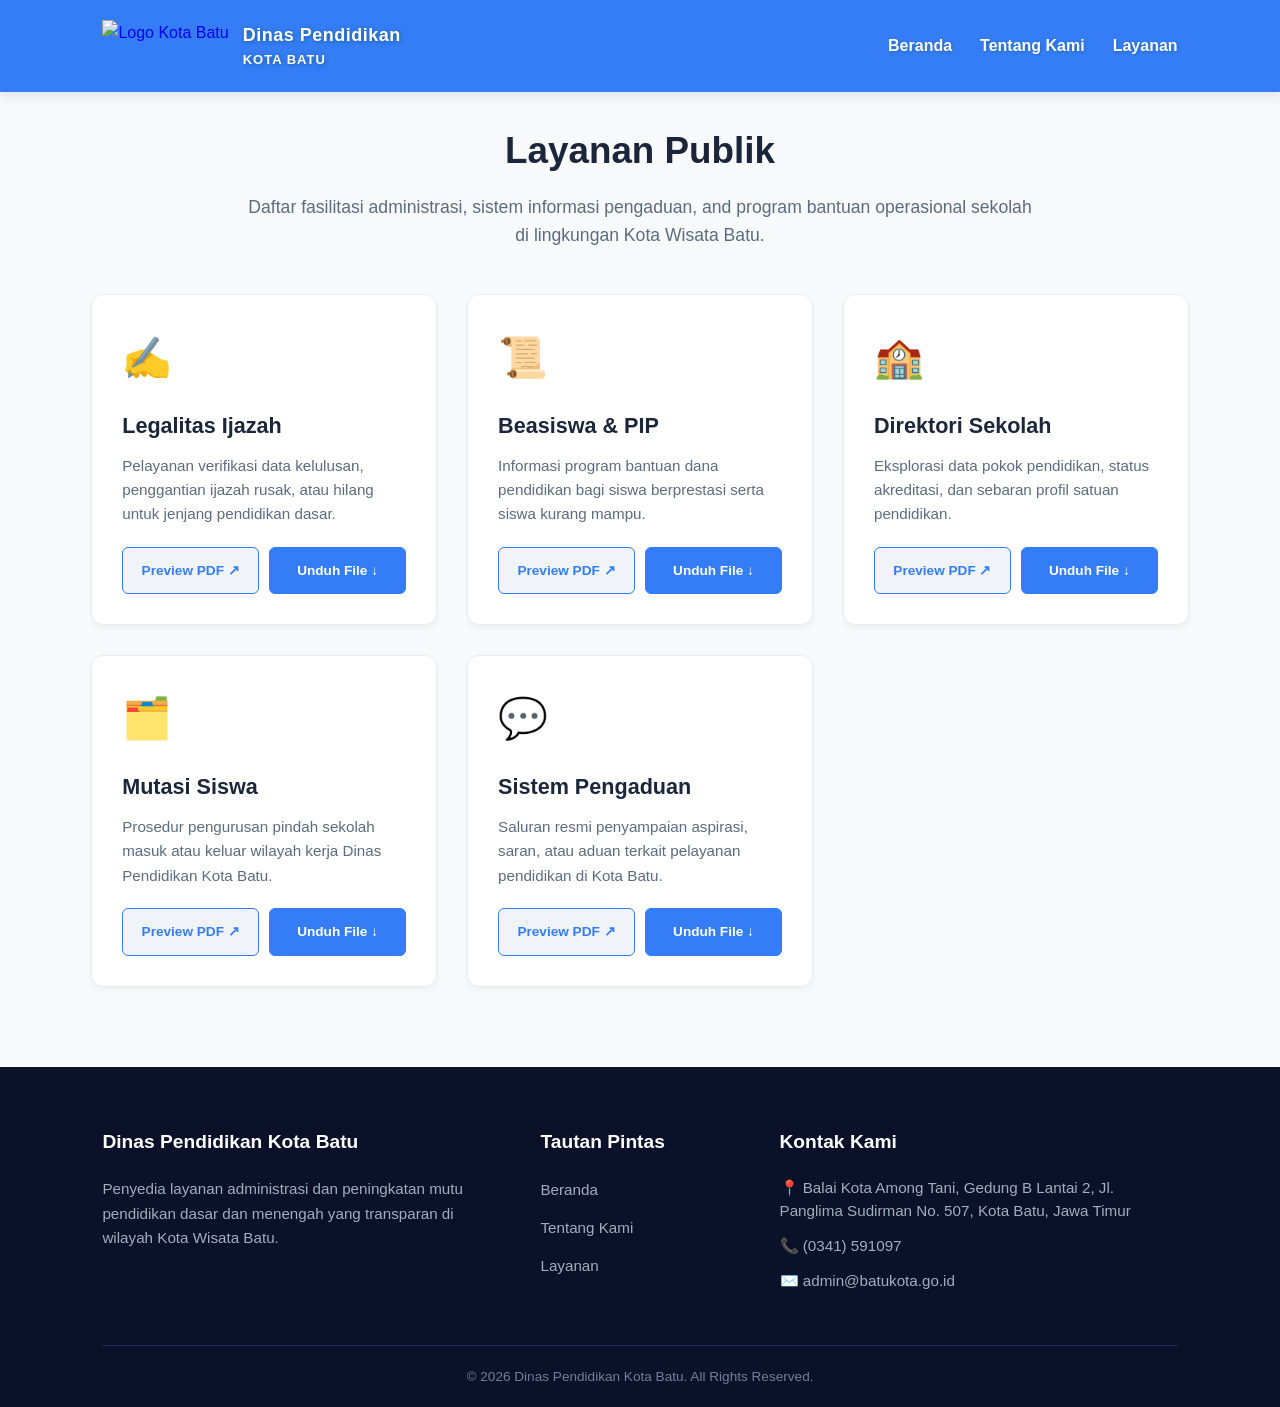
==== layanan.html @ 65d6c479 "Update layanan.html" ====
<!DOCTYPE html>
<html lang="id">
<head>
    <meta charset="UTF-8">
    <meta name="viewport" content="width=device-width, initial-scale=1.0">
    <title>Dindik Kota Batu - Layanan</title>
    <link rel="stylesheet" href="style.css">
    
    <!-- FIX CSS TAMBAHAN: MENYELARASKAN TAMPILAN LACI MOBILE AGAR SAMA SEPERTI INDEX -->
    <style>
        @media (max-width: 992px) {
            /* Membatasi lebar laci navigasi mobile agar tidak menutupi seluruh layar secara transparan */
            header nav {
                position: fixed !important;
                top: 0 !important;
                right: -300px !important;
                left: auto !important;
                width: 240px !important; /* Lebar ringkas sesuai index */
                height: 100vh !important;
                background-color: #347DF7 !important; /* Memastikan latar belakang tidak transparan */
                flex-direction: column !important;
                justify-content: flex-start !important;
                padding: 70px 0 20px 0 !important; /* Memangkas padding atas agar rapat */
                transition: right 0.3s ease-in-out !important;
                box-shadow: -5px 0 15px rgba(0,0,0,0.2) !important;
                display: flex !important;
            }
            /* Menampilkan menu dari sisi kanan saat aktif */
            header nav.active {
                right: 0 !important;
            }
            header nav a {
                margin: 0 !important; 
                display: block !important;
                width: 100% !important;
                text-align: left !important; /* Rata kiri sesuai index */
                padding: 10px 20px !important; /* Jarak baris rapat maksimal */
                border-bottom: 1px solid rgba(255, 255, 255, 0.15) !important; /* Garis pembatas rapi */
                box-sizing: border-box !important;
                transition: background 0.2s ease !important;
                font-size: 0.95rem !important; /* Ukuran huruf proporsional */
            }
            /* Efek visual saat menu ditekan/disentuh */
            header nav a:hover, header nav a.active {
                background-color: rgba(255, 255, 255, 0.1) !important;
            }
            /* Menghilangkan garis bawah pada item menu terakhir */
            header nav a:last-child {
                border-bottom: none !important;
            }
        }
    </style>
</head>
<body>

    <!-- BAGIAN NAVIGATION HEADER -->
    <header>
        <div class="logo">
            <a href="index.html">
                <img src="kotabatu.png" alt="Logo Kota Batu">
                <div class="logo-title">
                    <span class="text-top">Dinas Pendidikan</span>
                    <span class="text-bottom">Kota Batu</span>
                </div>
            </a>
        </div>
        
        <!-- TOMBOL HAMBURGER MOBILE -->
        <div class="menu-toggle" id="mobile-menu">
            <span class="bar"></span>
            <span class="bar"></span>
            <span class="bar"></span>
        </div>
        
        <!-- Bagian Menu Navigasi -->
        <nav>
            <a href="index.html">Beranda</a>
            <a href="tentang.html">Tentang Kami</a>
            <a href="layanan.html" class="active">Layanan</a>
        </nav>
    </header>

    <!-- KONTEN UTAMA (GAYA INLINE SUDAH DIHAPUS TOTAL AGAR MENGIKUTI CSS) -->
    <main class="services-page">
        <div class="services-container">
            
            <!-- HEADER HALAMAN -->
            <div class="services-page-header">
                <h2>Layanan Publik</h2>
                <p>Daftar fasilitasi administrasi, sistem informasi pengaduan, and program bantuan operasional sekolah di lingkungan Kota Wisata Batu.</p>
            </div>

            <!-- KONTEN AREA GRID LAYANAN -->
            <div class="services-page-grid">

                <!-- KARTU 1: Legalisir Ijazah -->
                <div class="service-page-card" id="legalisir">
                    <div class="card-text-content">
                        <div class="service-icon">✍️</div>
                        <h3>Legalitas Ijazah</h3>
                        <p>Pelayanan verifikasi data kelulusan, penggantian ijazah rusak, atau hilang untuk jenjang pendidikan dasar.</p>
                    </div>
                    <div class="action-buttons">
                        <a href="legalisir.pdf" target="_blank" class="btn-preview">Preview PDF ↗</a>
                        <a href="legalisir.pdf" download="Panduan_Legalisir_DindikBatu.pdf" class="btn-download">Unduh File ↓</a>
                    </div>
                </div>

                <!-- KARTU 2: Beasiswa & PIP -->
                <div class="service-page-card" id="beasiswa-pip">
                    <div class="card-text-content">
                        <div class="service-icon">📜</div>
                        <h3>Beasiswa & PIP</h3>
                        <p>Informasi program bantuan dana pendidikan bagi siswa berprestasi serta siswa kurang mampu.</p>
                    </div>
                    <div class="action-buttons">
                        <a href="aturankominfo.pdf" target="_blank" class="btn-preview">Preview PDF ↗</a>
                        <a href="aturankominfo.pdf" download="Panduan_Beasiswa_PIP_DindikBatu.pdf" class="btn-download">Unduh File ↓</a>
                    </div>
                </div>
                <!-- KARTU 3: Direktori Sekolah -->
                <div class="service-page-card" id="direktori-sekolah">
                    <div class="card-text-content">
                        <div class="service-icon">🏫</div>
                        <h3>Direktori Sekolah</h3>
                        <p>Eksplorasi data pokok pendidikan, status akreditasi, dan sebaran profil satuan pendidikan.</p>
                    </div>
                    <div class="action-buttons">
                        <a href="dokumen/direktori-sekolah.pdf" target="_blank" class="btn-preview">Preview PDF ↗</a>
                        <a href="dokumen/direktori-sekolah.pdf" download="Direktori_Sekolah_DindikBatu.pdf" class="btn-download">Unduh File ↓</a>
                    </div>
                </div>

                <!-- KARTU 4: Mutasi Siswa -->
                <div class="service-page-card" id="mutasi">
                    <div class="card-text-content">
                        <div class="service-icon">🗂️</div>
                        <h3>Mutasi Siswa</h3>
                        <p>Prosedur pengurusan pindah sekolah masuk atau keluar wilayah kerja Dinas Pendidikan Kota Batu.</p>
                    </div>
                    <div class="action-buttons">
                        <a href="dokumen/panduan-mutasi.pdf" target="_blank" class="btn-preview">Preview PDF ↗</a>
                        <a href="dokumen/panduan-mutasi.pdf" download="Panduan_Mutasi_Siswa_DindikBatu.pdf" class="btn-download">Unduh File ↓</a>
                    </div>
                </div>

                <!-- KARTU 5: Sistem Pengaduan -->
                <div class="service-page-card" id="pengaduan">
                    <div class="card-text-content">
                        <div class="service-icon">💬</div>
                        <h3>Sistem Pengaduan</h3>
                        <p>Saluran resmi penyampaian aspirasi, saran, atau aduan terkait pelayanan pendidikan di Kota Batu.</p>
                    </div>
                    <div class="action-buttons">
                        <a href="dokumen/alur-pengaduan.pdf" target="_blank" class="btn-preview">Preview PDF ↗</a>
                        <a href="dokumen/alur-pengaduan.pdf" download="Alur_Pengaduan_DindikBatu.pdf" class="btn-download">Unduh File ↓</a>
                    </div>
                </div>

            </div>
        </div>
    </main>

    <!-- BAGIAN FOOTER -->
    <footer>
        <div class="footer-container">
            <div class="footer-info">
                <h3>Dinas Pendidikan Kota Batu</h3>
                <p>Penyedia layanan administrasi dan peningkatan mutu pendidikan dasar dan menengah yang transparan di wilayah Kota Wisata Batu.</p>
            </div>
            <div class="footer-links">
                <h3>Tautan Pintas</h3>
                <ul>
                    <li><a href="index.html">Beranda</a></li>
                    <li><a href="tentang.html">Tentang Kami</a></li>
                    <li><a href="layanan.html">Layanan</a></li>
                </ul>
            </div>
            <div class="footer-contact">
                <h3>Kontak Kami</h3>
                <p>📍 Balai Kota Among Tani, Gedung B Lantai 2, Jl. Panglima Sudirman No. 507, Kota Batu, Jawa Timur</p>
                <p>📞 (0341) 591097</p>
                <p>✉️ admin@batukota.go.id</p>
            </div>
        </div>
        <div class="footer-bottom">
            <p>&copy; 2026 Dinas Pendidikan Kota Batu. All Rights Reserved.</p>
        </div>
    </footer>

    <!-- TAUTAN PEMANGGIL FILE JAVASCRIPT EKSTERNAL YANG BARU -->
    <script src="script.js"></script>
</body>
</html>
---- style.css ----
/* ==========================================================================
   1. VARIABLES, RESET & BASIC STYLES
   ========================================================================== */
:root {
    /* Tema Warna Utama (Biru Cerah) */
    --primary-color: #347DF7;       
    --primary-hover: #1a64df;      
    --primary-light: #6ba2ff;      
    --accent-color: #ffcc00;       
    --accent-hover: #e6b800;       
    
    /* Warna Dasar & Teks */
    --bg-light: #f4f7f9;
    --bg-white: #ffffff;
    --text-dark: #1b263b;          
    --text-muted: #5c6b80;         
    --text-light: #ffffff;
    
    /* Tema Gelap (Footer & Overlay) */
    --bg-dark: #0a1128;            
    --border-dark: #1c2d5a;        
    
    /* Efek & Bayangan */
    --shadow-sm: 0 4px 6px -1px rgba(10, 30, 80, 0.05);
    --shadow-md: 0 4px 12px rgba(10, 30, 80, 0.15);
    --shadow-lg: 0 12px 30px rgba(52, 125, 247, 0.15);
    --transition-fast: all 0.3s ease;
}

* {
    box-sizing: border-box;
    margin: 0;
    padding: 0;
}

html {
    scroll-behavior: smooth;
}

body {
    font-family: 'Segoe UI', Tahoma, Geneva, Verdana, sans-serif;
    background-color: var(--bg-light);
    color: var(--text-dark);
    line-height: 1.6;
    width: 100%;
    overflow-x: hidden;
    padding-top: 92px; 
}

img {
    max-width: 100%;
    height: auto;
}

/* ==========================================================================
   2. DROPDOWN SUB-MENU SYSTEM
   ========================================================================== */
.dropdown-content {
    display: none;
    position: absolute;
    background-color: #212529; 
    min-width: 160px;
    box-shadow: 0px 8px 16px rgba(0,0,0,0.2);
    border-radius: 4px;
    z-index: 1001;
    top: 100%;
    left: 0;
}

.dropdown-content a {
    color: #ffffff !important;
    padding: 12px 16px;
    text-decoration: none;
    display: block;
    font-size: 0.9rem;
    text-align: left;
}

.dropdown-content a:hover {
    background-color: var(--primary-color);
}

.dropdown:hover .dropdown-content {
    display: block;
}

/* ==========================================================================
   3. HEADER & NAVIGATION
   ========================================================================== */
header {
    background-color: #347DF7; 
    display: flex;
    justify-content: space-between;
    align-items: center;
    padding: 20px 8%;
    position: fixed; 
    top: 0;
    left: 0;
    width: 100%;
    z-index: 99999 !important; 
    box-shadow: 0 4px 12px rgba(10, 30, 80, 0.1); 
    transition: background-color 0.3s ease, padding 0.3s ease, box-shadow 0.3s ease;
}

header.header-scrolled {
    background-color: rgba(52, 125, 247, 0.9) !important; 
    backdrop-filter: blur(8px); 
    -webkit-backdrop-filter: blur(8px);
    padding: 14px 8%; 
    box-shadow: 0 4px 12px rgba(10, 30, 80, 0.15); 
}

.logo a {
    display: flex;
    align-items: center;
    text-decoration: none;
}

.logo img {
    height: 52px;
    width: auto;
    margin-right: 14px;
    object-fit: contain;
}

.logo-title {
    display: flex;
    flex-direction: column;
}

.text-top, .text-bottom {
    color: var(--text-light);
    font-weight: 700;
    text-shadow: 1px 1px 4px rgba(10, 60, 20, 0.4);
}

.text-top { font-size: clamp(15px, calc(1.2vw + 10px), 18px); letter-spacing: 0.5px; }
.text-bottom { font-size: clamp(11px, calc(0.8vw + 8px), 13px); text-transform: uppercase; letter-spacing: 1px; }

nav { display: flex; align-items: center; }
nav a {
    text-decoration: none;
    color: var(--text-light);
    font-size: clamp(14px, calc(1vw + 10px), 16px);
    font-weight: 600;
    margin-left: 28px;
    padding: 6px 0;
    position: relative;
    transition: var(--transition-fast);
    text-shadow: 1px 1px 3px rgba(10, 60, 20, 0.3);
}

nav a::after {
    content: '';
    position: absolute;
    width: 0;
    height: 2.5px;
    bottom: 0;
    left: 0;
    background-color: var(--text-light);
    transition: var(--transition-fast);
}

nav a:hover { opacity: 0.9; }
nav a:hover::after { width: 100%; }

.menu-toggle {
    display: none;
    flex-direction: column;
    justify-content: space-between;
    width: 30px;
    height: 21px;
    cursor: pointer;
    z-index: 100000;
}

.menu-toggle .bar {
    height: 3px;
    width: 100%;
    background-color: var(--text-light);
    border-radius: 10px;
    transition: all 0.3s ease-in-out;
}
/* ==========================================================================
   4. HERO SECTION WITH SLIDER
   ========================================================================== */
.hero-section {
    position: relative;
    height: 80vh;
    min-height: 500px;
    overflow: hidden;
    display: flex;
    align-items: center;
    justify-content: center;
    text-align: center;
    color: var(--text-light);
}

.hero-slider { 
    position: absolute; 
    top: 0; 
    left: 0; 
    width: 100%; 
    height: 100%; 
    z-index: 0; 
}

.hero-slider .slide {
    position: absolute;
    top: 0; 
    left: 0; 
    width: 100%; 
    height: 100%;
    background-size: cover;
    background-position: center;
    background-repeat: no-repeat;
    opacity: 0;
    transition: opacity 1.5s ease-in-out;
}

.hero-slider .slide.active { 
    opacity: 1; 
}

.hero-overlay {
    position: absolute; 
    top: 0; 
    left: 0; 
    width: 100%; 
    height: 100%;
    background: linear-gradient(rgba(10, 17, 40, 0.75), rgba(15, 23, 42, 0.85));
    z-index: 1;
}

.hero-content { 
    position: relative; 
    z-index: 2; 
    max-width: 800px; 
    padding: 0 20px; 
}

.hero-content h1 { 
    font-size: clamp(1.8rem, calc(4vw + 1rem), 3rem); 
    font-weight: 800; 
    line-height: 1.3; 
    margin-bottom: 20px; 
    text-shadow: 0 2px 10px rgba(0,0,0,0.5); 
}

.hero-content .highlight { 
    color: var(--accent-color); 
}

.hero-content p { 
    font-size: clamp(1rem, calc(1.5vw + 0.5rem), 1.25rem); 
    margin-bottom: 35px; 
    opacity: 0.95; 
    text-shadow: 0 2px 5px rgba(0,0,0,0.5); 
}

.hero-buttons { 
    display: flex; 
    justify-content: center; 
    gap: 15px; 
    flex-wrap: wrap; 
}

.btn {
    padding: 12px 28px;
    font-weight: 600;
    border-radius: 5px;
    transition: var(--transition-fast);
    font-size: 1rem;
    cursor: pointer;
    text-decoration: none;
    display: inline-block;
    background-color: transparent;
    color: var(--text-light);
    border: 2px solid var(--text-light);
}

.btn:hover { 
    background-color: var(--text-light); 
    color: var(--bg-dark); 
    transform: translateY(-2px); 
}

.slider-btn {
    position: absolute; 
    top: 50%; 
    transform: translateY(-50%);
    background-color: rgba(0, 0, 0, 0.4); 
    color: var(--text-light);
    border: none; 
    font-size: 1.5rem; 
    padding: 15px 20px;
    cursor: pointer; 
    z-index: 3; 
    border-radius: 4px; 
    transition: var(--transition-fast);
}

.slider-btn:hover { 
    background-color: rgba(0, 0, 0, 0.7); 
}

.prev-btn { left: 20px; }
.next-btn { right: 20px; }

.slider-dots { 
    position: absolute; 
    bottom: 25px; 
    left: 50%; 
    transform: translateX(-50%); 
    z-index: 3; 
    display: flex; 
    gap: 10px; 
}

.slider-dots .dot { 
    width: 12px; 
    height: 12px; 
    background-color: rgba(255, 255, 255, 0.4); 
    border-radius: 50%; 
    cursor: pointer; 
    transition: var(--transition-fast); 
}

.slider-dots .dot.active { 
    background-color: var(--accent-color); 
    width: 28px; 
    border-radius: 6px; 
}

/* ==========================================================================
   5. GRID LAYOUT (BERANDA: PROFIL, LAYANAN, BERITA)
   ========================================================================= */
.services-section { 
    padding: 80px 8%; 
}

#profil { background-color: var(--bg-white); }
#layanan { background-color: var(--bg-light); }
#berita { background-color: var(--bg-white); }

.services-container { 
    max-width: 1200px; 
    margin: 0 auto; 
}

.services-header { 
    margin-bottom: 45px; 
    text-align: left;
}

.services-header h2 { 
    font-size: 2.2rem; 
    font-weight: 700; 
    color: var(--text-dark); 
    position: relative; 
    padding-bottom: 12px; 
}

.services-header h2::after {
    content: '';
    position: absolute;
    bottom: 0;
    left: 0;
    width: 60px;
    height: 4px;
    background-color: var(--primary-color);
    border-radius: 2px;
}

.services-grid {
    display: grid;
    grid-template-columns: repeat(auto-fit, minmax(300px, 1fr));
    gap: 30px;
}

.service-card-wrapper {
    text-decoration: none;
    color: inherit;
    display: block;
}

.service-card {
    background-color: var(--bg-white);
    padding: 35px;
    border-radius: 8px;
    border: 1px solid #e9ecef;
    box-shadow: var(--shadow-sm);
    transition: var(--transition-fast);
    height: 100%;
    display: flex;
    flex-direction: column;
}

#layanan .service-card {
    background-color: var(--bg-white); 
}

.service-card:hover {
    transform: translateY(-5px);
    box-shadow: var(--shadow-md);
    border-color: var(--primary-light);
}

.service-icon {
    font-size: 2.5rem;
    margin-bottom: 20px;
}

.service-card h3 {
    font-size: 1.35rem;
    color: var(--text-dark);
    margin-bottom: 12px;
    font-weight: 700;
}

.service-card p {
    color: var(--text-muted);
    font-size: 0.95rem;
    line-height: 1.6;
}

.section-action {
    display: flex;
    justify-content: center;
    margin-top: 40px;
    width: 100%;
}

.btn-more {
    display: inline-block;
    padding: 12px 28px;
    background-color: var(--primary-color);
    color: var(--text-light);
    text-decoration: none;
    font-weight: 600;
    font-size: 0.95rem;
    border-radius: 30px;
    box-shadow: 0 4px 6px rgba(10, 30, 80, 0.1);
    transition: var(--transition-fast);
}

.btn-more:hover {
    background-color: var(--primary-hover);
    transform: translateY(-2px);
    box-shadow: var(--shadow-md);
}
/* ==========================================================================
   6. MODUL HALAMAN TENTANG KAMI & LAYANAN (PERBAIKAN SINKRONISASI JARAK)
   ========================================================================= */
.about-page, .services-page {
    padding-top: 30px;         /* Mengunci jarak atas 30px untuk kedua halaman agar sama tinggi */
    padding-bottom: 80px;
    background-color: #f8f9fa;
}

.about-container, .services-page .services-container {
    max-width: 1200px;
    margin: 0 auto;
    padding: 0 4%;             /* Lebar batas kanan-kiri disamakan 4% agar sejajar presisi */
}

.about-header, .services-page-header {
    text-align: center;
    margin-bottom: 45px;       
}

.about-header h2, .services-page-header h2 {
    font-size: 2.3rem;
    margin-bottom: 12px;       
    color: var(--text-dark);
    font-weight: 700;
}

.about-header p, .services-page-header p {
    color: var(--text-muted);
    font-size: 1.1rem;
    max-width: 800px;
    margin: 0 auto;
    line-height: 1.6;
}

/* Modul Visi Misi & Tupoksi Tentang Kami */
.vision-mission-grid {
    display: grid;
    grid-template-columns: repeat(auto-fit, minmax(300px, 1fr));
    gap: 30px;
    margin-bottom: 40px;
}

.vision-card, .mission-card, .tugas-pokok, .structure-section {
    background-color: var(--bg-white);
    padding: 35px;
    border-radius: 8px;
    border: 1px solid #e9ecef;
    box-shadow: var(--shadow-sm);
}

.vision-card { border-top: 4px solid #0d6efd; }
.mission-card { border-top: 4px solid #ffc107; }
.tugas-pokok { border-left: 4px solid #212529; margin-bottom: 40px; }

.vision-mission-grid h3, .tugas-pokok h3, .structure-section h3 {
    margin-bottom: 15px;
    font-size: 1.4rem;
    color: var(--text-dark);
}

.vision-card p, .tugas-pokok p, .structure-intro { color: #495057; line-height: 1.7; }
.mission-card ul { color: #495057; padding-left: 20px; line-height: 1.7; }
.mission-card ul li { margin-bottom: 10px; }

.structure-section { border-top: 4px solid #198754; }
.structure-intro { margin-bottom: 30px; }

.org-chart-text { display: flex; flex-direction: column; align-items: center; gap: 20px; }
.org-node { background-color: #f8f9fa; border: 1px solid #dee2e6; border-radius: 6px; padding: 15px 25px; text-align: center; width: 100%; max-width: 400px; transition: var(--transition-fast); }
.org-node:hover { transform: scale(1.02); box-shadow: var(--shadow-md); }
.org-node h4 { margin: 0 0 5px 0; color: var(--text-dark); font-size: 1.1rem; }
.org-node p { margin: 0; color: var(--text-muted); font-size: 0.85rem; }
.org-node.leader { border-left: 5px solid #0d6efd; background-color: #f0f7ff; }
.org-node.sub-leader { border-left: 5px solid #6c757d; }

.org-fields-grid { display: grid; grid-template-columns: repeat(auto-fit, minmax(220px, 1fr)); gap: 20px; width: 100%; margin-top: 10px; }
.org-fields-grid .org-node.field { max-width: 100%; border-top: 3px solid #198754; }

/* Struktur Grid Konten Utama Halaman Layanan */
.services-page-grid {
    display: grid;
    grid-template-columns: repeat(auto-fit, minmax(300px, 1fr));
    gap: 30px;
}
/* ==========================================================================
   7. MODUL HALAMAN LAYANAN - SISTEM KARTU & TOMBOL AKSI
   ========================================================================= */
.service-page-card {
    background: var(--bg-white);
    padding: 30px;
    border-radius: 12px;
    box-shadow: var(--shadow-sm);
    display: flex;
    flex-direction: column;
    justify-content: space-between;
    min-height: 320px;
    transition: var(--transition-fast);
    border: 1px solid #e9ecef;
    scroll-margin-top: 110px; 
}

.service-page-card:hover {
    transform: translateY(-5px);
    box-shadow: var(--shadow-md);
    border-color: var(--primary-light);
}

.card-text-content { margin-bottom: 20px; }
.card-text-content h3 { font-size: 1.35rem; color: var(--text-dark); margin-bottom: 10px; font-weight: 700; }
.card-text-content p { color: var(--text-muted); font-size: 0.95rem; line-height: 1.6; }

.action-buttons { display: grid; grid-template-columns: 1fr 1fr; gap: 10px; margin-top: auto; }
.btn-preview, .btn-download { display: inline-block; text-align: center; text-decoration: none !important; padding: 12px 10px; border-radius: 6px; font-weight: 600; font-size: 0.85rem; transition: var(--transition-fast); cursor: pointer; }
.btn-preview { background-color: #f0f4f8; color: var(--primary-color); border: 1px solid var(--primary-color); }
.btn-preview:hover { background-color: var(--primary-color); color: var(--text-light); }
.btn-download { background-color: var(--primary-color); color: var(--text-light); border: 1px solid var(--primary-color); }
.btn-download:hover { background-color: var(--primary-hover); border-color: var(--primary-hover); transform: translateY(-1px); }

/* ==========================================================================
   8. FOOTER STYLING
   ========================================================================= */
footer {
    background-color: var(--bg-dark);
    color: var(--text-light);
    padding: 60px 8% 20px 8%;
    margin-top: auto;
}

.footer-container {
    max-width: 1200px;
    margin: 0 auto;
    display: grid;
    grid-template-columns: 2fr 1fr 2fr;
    gap: 40px;
    border-bottom: 1px solid var(--border-dark);
    padding-bottom: 40px;
}

footer h3 { font-size: 1.2rem; margin-bottom: 20px; color: var(--text-light); font-weight: 700; }
.footer-info p { color: #a0aec0; font-size: 0.95rem; line-height: 1.6; }
.footer-links ul { list-style: none; }
.footer-links ul li { margin-bottom: 12px; }
.footer-links ul li a { color: #a0aec0; text-decoration: none; font-size: 0.95rem; transition: var(--transition-fast); }
.footer-links ul li a:hover { color: var(--primary-light); padding-left: 5px; }
.footer-contact p { color: #a0aec0; font-size: 0.95rem; margin-bottom: 12px; line-height: 1.5; }
.footer-bottom { max-width: 1200px; margin: 0 auto; text-align: center; padding-top: 20px; color: #718096; font-size: 0.85rem; }

/* ==========================================================================
   9. RESPONSIVENESS SYSTEM & MOBILE HAMBURGER FIX
   ========================================================================= */
@media (max-width: 992px) {
    .footer-container { grid-template-columns: 1fr; gap: 30px; }
}

@media (max-width: 768px) {
    body { padding-top: 80px; }
    
    .menu-toggle { display: flex; }
    .menu-toggle.active .bar:nth-child(1) { transform: translateY(9px) rotate(45deg); }
    .menu-toggle.active .bar:nth-child(2) { opacity: 0; }
    .menu-toggle.active .bar:nth-child(3) { transform: translateY(-9px) rotate(-45deg); }

    header nav {
        position: fixed;
        top: 80px;
        right: -100%;
        width: 70%;
        height: calc(100vh - 80px);
        background-color: #2b6cd4;
        flex-direction: column;
        align-items: flex-start;
        padding: 40px;
        gap: 25px;
        transition: right 0.4s ease-in-out;
        box-shadow: -4px 0 10px rgba(0,0,0,0.1);
        z-index: 99998;
    }

    header nav.active { right: 0; }
    header nav a { margin-left: 0; font-size: 1.2rem; width: 100%; border-bottom: 1px solid rgba(255,255,255,0.1); padding-bottom: 10px; }
    
    /* Jarak atas di layar seluler otomatis mengecil sama rata */
    .about-page, .services-page { padding-top: 20px !important; }
    .about-header h2, .services-page-header h2 { font-size: 1.8rem; }
    .vision-card, .mission-card, .tugas-pokok, .structure-section, .service-page-card { padding: 25px; }
    .services-section { padding: 50px 5%; }
    .services-page-grid { grid-template-columns: 1fr; gap: 20px; }
    .service-page-card { min-height: auto; }
}
/* ==========================================================================
   TAMBAHAN FIX UTK MENU RESPONSIVE (TEMPEL DI PALING BAWAH CSS)
   ========================================================================== */

/* Lapisan transparan pengaman klik di luar menu */
.nav-overlay {
    position: fixed;
    top: 0;
    left: 0;
    width: 100vw;
    height: 100vh;
    background-color: rgba(0, 0, 0, 0.4); /* Efek gelap tipis di luar menu */
    z-index: 998; /* Berada di bawah menu, tapi di atas konten utama */
    opacity: 0;
    pointer-events: none;
    transition: opacity 0.3s ease-in-out;
}

/* Munculkan overlay hanya ketika menu mobile aktif */
.nav-overlay.active {
    opacity: 1;
    pointer-events: auto;
}

@media (max-width: 992px) {
    header {
        z-index: 1000 !important;
    }

    /* PERBAIKAN UKURAN NAV: Batasi lebar menu agar tidak memenuhi layar 100% */
    header nav {
        position: fixed !important;
        top: 0 !important;
        right: -300px !important; /* Sembunyikan ke kanan luar layar */
        left: auto !important;
        width: 280px !important; /* Lebar menu mobile dibuat proporsional */
        height: 100vh !important;
        background-color: var(--primary-color) !important;
        flex-direction: column;
        justify-content: flex-start !important;
        padding: 90px 20px 40px 20px !important;
        transition: right 0.3s ease-in-out !important;
        z-index: 999 !important; /* Berada di paling atas */
        box-shadow: -5px 0 15px rgba(0,0,0,0.1);
    }

    /* Animasi menu bergeser masuk dari kanan */
    header nav.active {
        right: 0 !important;
        left: auto !important;
    }
}
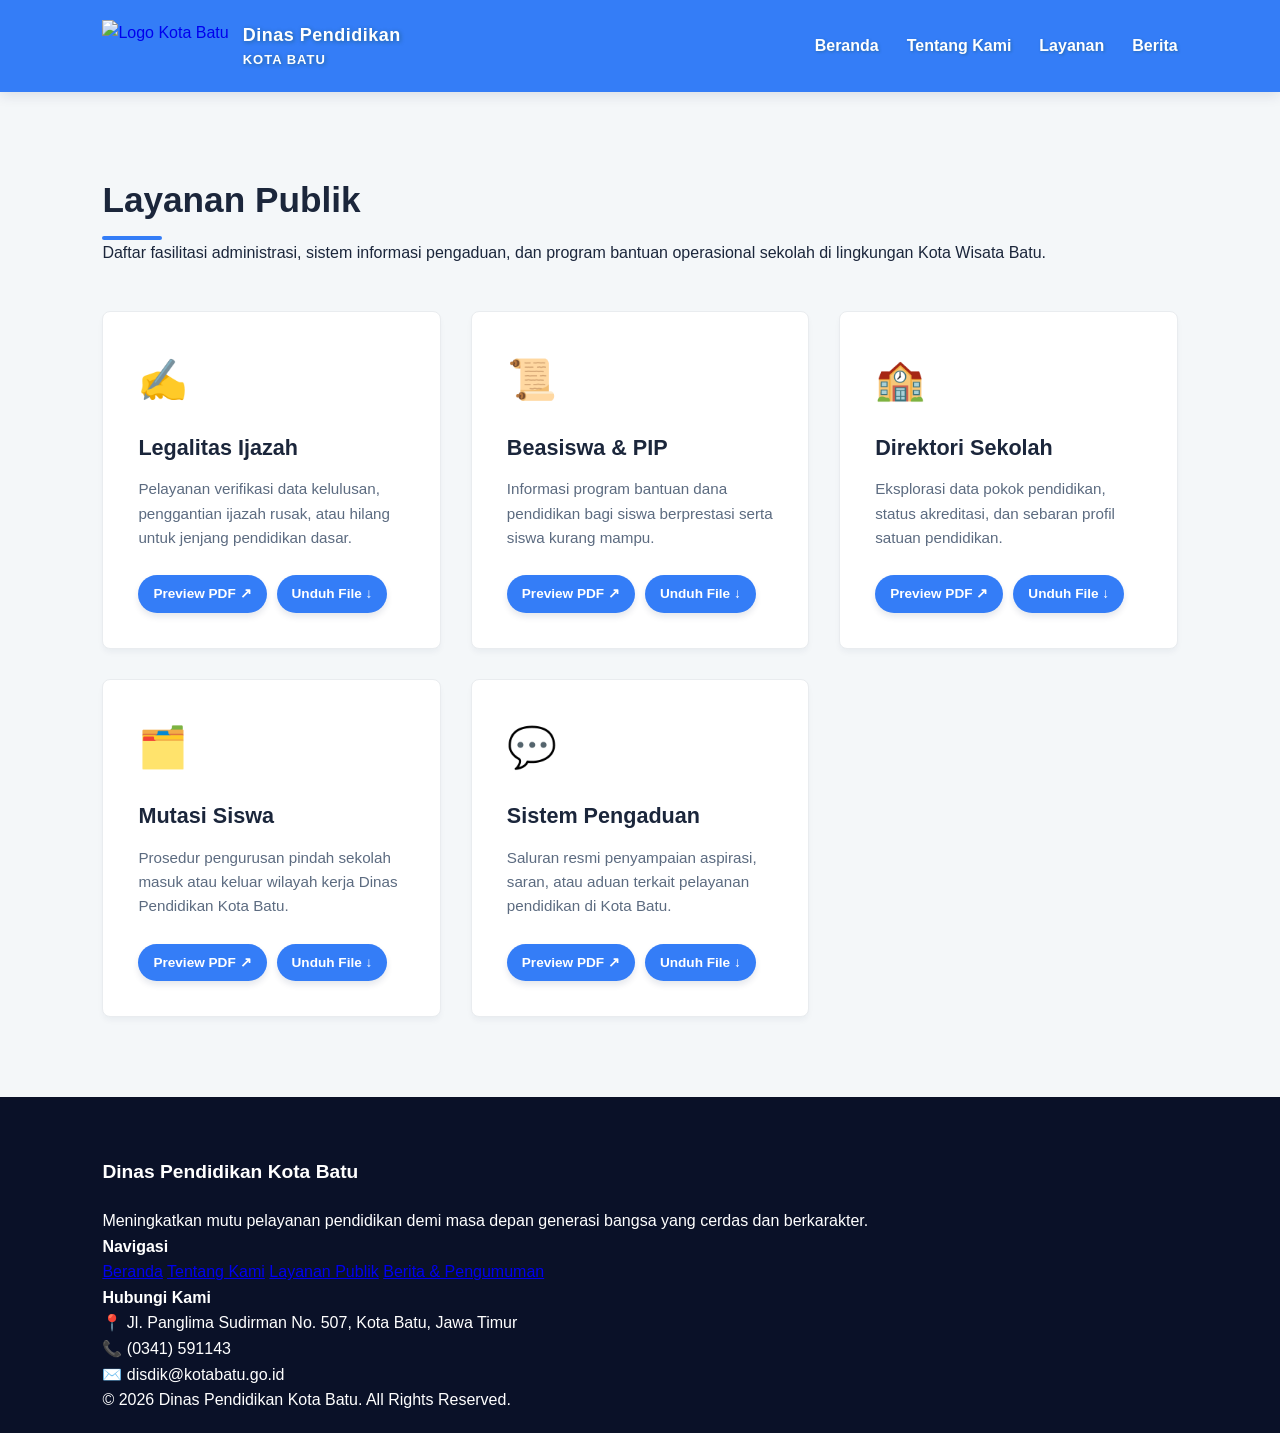
==== commit 4094b510: "Update layanan.html" ====
--- a/layanan.html
+++ b/layanan.html
@@ -4,56 +4,11 @@
     <meta charset="UTF-8">
     <meta name="viewport" content="width=device-width, initial-scale=1.0">
     <title>Dindik Kota Batu - Layanan</title>
+    <link class="stylesheet" href="style.css">
     <link rel="stylesheet" href="style.css">
-    
-    <!-- FIX CSS TAMBAHAN: MENYELARASKAN TAMPILAN LACI MOBILE AGAR SAMA SEPERTI INDEX -->
-    <style>
-        @media (max-width: 992px) {
-            /* Membatasi lebar laci navigasi mobile agar tidak menutupi seluruh layar secara transparan */
-            header nav {
-                position: fixed !important;
-                top: 0 !important;
-                right: -300px !important;
-                left: auto !important;
-                width: 240px !important; /* Lebar ringkas sesuai index */
-                height: 100vh !important;
-                background-color: #347DF7 !important; /* Memastikan latar belakang tidak transparan */
-                flex-direction: column !important;
-                justify-content: flex-start !important;
-                padding: 70px 0 20px 0 !important; /* Memangkas padding atas agar rapat */
-                transition: right 0.3s ease-in-out !important;
-                box-shadow: -5px 0 15px rgba(0,0,0,0.2) !important;
-                display: flex !important;
-            }
-            /* Menampilkan menu dari sisi kanan saat aktif */
-            header nav.active {
-                right: 0 !important;
-            }
-            header nav a {
-                margin: 0 !important; 
-                display: block !important;
-                width: 100% !important;
-                text-align: left !important; /* Rata kiri sesuai index */
-                padding: 10px 20px !important; /* Jarak baris rapat maksimal */
-                border-bottom: 1px solid rgba(255, 255, 255, 0.15) !important; /* Garis pembatas rapi */
-                box-sizing: border-box !important;
-                transition: background 0.2s ease !important;
-                font-size: 0.95rem !important; /* Ukuran huruf proporsional */
-            }
-            /* Efek visual saat menu ditekan/disentuh */
-            header nav a:hover, header nav a.active {
-                background-color: rgba(255, 255, 255, 0.1) !important;
-            }
-            /* Menghilangkan garis bawah pada item menu terakhir */
-            header nav a:last-child {
-                border-bottom: none !important;
-            }
-        }
-    </style>
 </head>
 <body>
 
-    <!-- BAGIAN NAVIGATION HEADER -->
     <header>
         <div class="logo">
             <a href="index.html">
@@ -65,130 +20,108 @@
             </a>
         </div>
         
-        <!-- TOMBOL HAMBURGER MOBILE -->
         <div class="menu-toggle" id="mobile-menu">
             <span class="bar"></span>
             <span class="bar"></span>
             <span class="bar"></span>
         </div>
         
-        <!-- Bagian Menu Navigasi -->
         <nav>
             <a href="index.html">Beranda</a>
             <a href="tentang.html">Tentang Kami</a>
             <a href="layanan.html" class="active">Layanan</a>
+            <a href="berita.html">Berita</a>
         </nav>
     </header>
 
-    <!-- KONTEN UTAMA (GAYA INLINE SUDAH DIHAPUS TOTAL AGAR MENGIKUTI CSS) -->
-    <main class="services-page">
-        <div class="services-container">
-            
-            <!-- HEADER HALAMAN -->
-            <div class="services-page-header">
-                <h2>Layanan Publik</h2>
-                <p>Daftar fasilitasi administrasi, sistem informasi pengaduan, and program bantuan operasional sekolah di lingkungan Kota Wisata Batu.</p>
-            </div>
+    <main>
+        <section class="services-section">
+            <div class="services-container">
+                <div class="services-header">
+                    <h2>Layanan Publik</h2>
+                    <p>Daftar fasilitasi administrasi, sistem informasi pengaduan, dan program bantuan operasional sekolah di lingkungan Kota Wisata Batu.</p>
+                </div>
 
-            <!-- KONTEN AREA GRID LAYANAN -->
-            <div class="services-page-grid">
-
-                <!-- KARTU 1: Legalisir Ijazah -->
-                <div class="service-page-card" id="legalisir">
-                    <div class="card-text-content">
+                <div class="services-grid">
+                    <div class="service-card" id="legalisir">
                         <div class="service-icon">✍️</div>
                         <h3>Legalitas Ijazah</h3>
-                        <p>Pelayanan verifikasi data kelulusan, penggantian ijazah rusak, atau hilang untuk jenjang pendidikan dasar.</p>
+                        <p style="margin-bottom: 25px;">Pelayanan verifikasi data kelulusan, penggantian ijazah rusak, atau hilang untuk jenjang pendidikan dasar.</p>
+                        <div style="display: flex; gap: 10px; margin-top: auto; flex-wrap: wrap;">
+                            <a href="dokumen/legalisir.pdf" target="_blank" class="btn-more" style="padding: 8px 15px; font-size: 0.85rem;">Preview PDF ↗</a>
+                            <a href="dokumen/legalisir.pdf" download="Panduan_Legalisir_DindikBatu.pdf" class="btn-more" style="padding: 8px 15px; font-size: 0.85rem; background-color: var(--primary-color); color: var(--text-light);">Unduh File ↓</a>
+                        </div>
                     </div>
-                    <div class="action-buttons">
-                        <a href="legalisir.pdf" target="_blank" class="btn-preview">Preview PDF ↗</a>
-                        <a href="legalisir.pdf" download="Panduan_Legalisir_DindikBatu.pdf" class="btn-download">Unduh File ↓</a>
+
+                    <div class="service-card" id="beasiswa-pip">
+                        <div class="service-icon">📜</div>
+                        <h3>Beasiswa & PIP</h3>
+                        <p style="margin-bottom: 25px;">Informasi program bantuan dana pendidikan bagi siswa berprestasi serta siswa kurang mampu.</p>
+                        <div style="display: flex; gap: 10px; margin-top: auto; flex-wrap: wrap;">
+                            <a href="dokumen/panduan-beasiswa.pdf" target="_blank" class="btn-more" style="padding: 8px 15px; font-size: 0.85rem;">Preview PDF ↗</a>
+                            <a href="dokumen/panduan-beasiswa.pdf" download="Panduan_Beasiswa_PIP_DindikBatu.pdf" class="btn-more" style="padding: 8px 15px; font-size: 0.85rem; background-color: var(--primary-color); color: var(--text-light);">Unduh File ↓</a>
+                        </div>
+                    </div>
+
+                    <div class="service-card" id="direktori-sekolah">
+                        <div class="service-icon">🏫</div>
+                        <h3>Direktori Sekolah</h3>
+                        <p style="margin-bottom: 25px;">Eksplorasi data pokok pendidikan, status akreditasi, dan sebaran profil satuan pendidikan.</p>
+                        <div style="display: flex; gap: 10px; margin-top: auto; flex-wrap: wrap;">
+                            <a href="dokumen/direktori-sekolah.pdf" target="_blank" class="btn-more" style="padding: 8px 15px; font-size: 0.85rem;">Preview PDF ↗</a>
+                            <a href="dokumen/direktori-sekolah.pdf" download="Direktori_Sekolah_DindikBatu.pdf" class="btn-more" style="padding: 8px 15px; font-size: 0.85rem; background-color: var(--primary-color); color: var(--text-light);">Unduh File ↓</a>
+                        </div>
+                    </div>
+
+                    <div class="service-card" id="mutasi">
+                        <div class="service-icon">🗂️</div>
+                        <h3>Mutasi Siswa</h3>
+                        <p style="margin-bottom: 25px;">Prosedur pengurusan pindah sekolah masuk atau keluar wilayah kerja Dinas Pendidikan Kota Batu.</p>
+                        <div style="display: flex; gap: 10px; margin-top: auto; flex-wrap: wrap;">
+                            <a href="dokumen/panduan-mutasi.pdf" target="_blank" class="btn-more" style="padding: 8px 15px; font-size: 0.85rem;">Preview PDF ↗</a>
+                            <a href="dokumen/panduan-mutasi.pdf" download="Panduan_Mutasi_Siswa_DindikBatu.pdf" class="btn-more" style="padding: 8px 15px; font-size: 0.85rem; background-color: var(--primary-color); color: var(--text-light);">Unduh File ↓</a>
+                        </div>
+                    </div>
+
+                    <div class="service-card" id="pengaduan">
+                        <div class="service-icon">💬</div>
+                        <h3>Sistem Pengaduan</h3>
+                        <p style="margin-bottom: 25px;">Saluran resmi penyampaian aspirasi, saran, atau aduan terkait pelayanan pendidikan di Kota Batu.</p>
+                        <div style="display: flex; gap: 10px; margin-top: auto; flex-wrap: wrap;">
+                            <a href="dokumen/alur-pengaduan.pdf" target="_blank" class="btn-more" style="padding: 8px 15px; font-size: 0.85rem;">Preview PDF ↗</a>
+                            <a href="dokumen/alur-pengaduan.pdf" download="Alur_Pengaduan_DindikBatu.pdf" class="btn-more" style="padding: 8px 15px; font-size: 0.85rem; background-color: var(--primary-color); color: var(--text-light);">Unduh File ↓</a>
+                        </div>
                     </div>
                 </div>
+            </div>
+        </section>
+    </main>
 
-                <!-- KARTU 2: Beasiswa & PIP -->
-                <div class="service-page-card" id="beasiswa-pip">
-                    <div class="card-text-content">
-                        <div class="service-icon">📜</div>
-                        <h3>Beasiswa & PIP</h3>
-                        <p>Informasi program bantuan dana pendidikan bagi siswa berprestasi serta siswa kurang mampu.</p>
-                    </div>
-                    <div class="action-buttons">
-                        <a href="aturankominfo.pdf" target="_blank" class="btn-preview">Preview PDF ↗</a>
-                        <a href="aturankominfo.pdf" download="Panduan_Beasiswa_PIP_DindikBatu.pdf" class="btn-download">Unduh File ↓</a>
-                    </div>
-                </div>
-                <!-- KARTU 3: Direktori Sekolah -->
-                <div class="service-page-card" id="direktori-sekolah">
-                    <div class="card-text-content">
-                        <div class="service-icon">🏫</div>
-                        <h3>Direktori Sekolah</h3>
-                        <p>Eksplorasi data pokok pendidikan, status akreditasi, dan sebaran profil satuan pendidikan.</p>
-                    </div>
-                    <div class="action-buttons">
-                        <a href="dokumen/direktori-sekolah.pdf" target="_blank" class="btn-preview">Preview PDF ↗</a>
-                        <a href="dokumen/direktori-sekolah.pdf" download="Direktori_Sekolah_DindikBatu.pdf" class="btn-download">Unduh File ↓</a>
-                    </div>
-                </div>
-
-                <!-- KARTU 4: Mutasi Siswa -->
-                <div class="service-page-card" id="mutasi">
-                    <div class="card-text-content">
-                        <div class="service-icon">🗂️</div>
-                        <h3>Mutasi Siswa</h3>
-                        <p>Prosedur pengurusan pindah sekolah masuk atau keluar wilayah kerja Dinas Pendidikan Kota Batu.</p>
-                    </div>
-                    <div class="action-buttons">
-                        <a href="dokumen/panduan-mutasi.pdf" target="_blank" class="btn-preview">Preview PDF ↗</a>
-                        <a href="dokumen/panduan-mutasi.pdf" download="Panduan_Mutasi_Siswa_DindikBatu.pdf" class="btn-download">Unduh File ↓</a>
-                    </div>
-                </div>
-
-                <!-- KARTU 5: Sistem Pengaduan -->
-                <div class="service-page-card" id="pengaduan">
-                    <div class="card-text-content">
-                        <div class="service-icon">💬</div>
-                        <h3>Sistem Pengaduan</h3>
-                        <p>Saluran resmi penyampaian aspirasi, saran, atau aduan terkait pelayanan pendidikan di Kota Batu.</p>
-                    </div>
-                    <div class="action-buttons">
-                        <a href="dokumen/alur-pengaduan.pdf" target="_blank" class="btn-preview">Preview PDF ↗</a>
-                        <a href="dokumen/alur-pengaduan.pdf" download="Alur_Pengaduan_DindikBatu.pdf" class="btn-download">Unduh File ↓</a>
-                    </div>
-                </div>
-
+    <footer class="site-footer">
+        <div class="footer-main">
+            <div class="footer-column footer-brand">
+                <h3>Dinas Pendidikan Kota Batu</h3>
+                <p>Meningkatkan mutu pelayanan pendidikan demi masa depan generasi bangsa yang cerdas dan berkarakter.</p>
+            </div>
+            <div class="footer-column footer-links">
+                <h4>Navigasi</h4>
+                <a href="index.html">Beranda</a>
+                <a href="tentang.html">Tentang Kami</a>
+                <a href="layanan.html">Layanan Publik</a>
+                <a href="berita.html">Berita & Pengumuman</a>
+            </div>
+            <div class="footer-column footer-contact-info">
+                <h4>Hubungi Kami</h4>
+                <p>📍 Jl. Panglima Sudirman No. 507, Kota Batu, Jawa Timur</p>
+                <p>📞 (0341) 591143</p>
+                <p>✉️ disdik@kotabatu.go.id</p>
             </div>
         </div>
-    </main>
-
-    <!-- BAGIAN FOOTER -->
-    <footer>
-        <div class="footer-container">
-            <div class="footer-info">
-                <h3>Dinas Pendidikan Kota Batu</h3>
-                <p>Penyedia layanan administrasi dan peningkatan mutu pendidikan dasar dan menengah yang transparan di wilayah Kota Wisata Batu.</p>
-            </div>
-            <div class="footer-links">
-                <h3>Tautan Pintas</h3>
-                <ul>
-                    <li><a href="index.html">Beranda</a></li>
-                    <li><a href="tentang.html">Tentang Kami</a></li>
-                    <li><a href="layanan.html">Layanan</a></li>
-                </ul>
-            </div>
-            <div class="footer-contact">
-                <h3>Kontak Kami</h3>
-                <p>📍 Balai Kota Among Tani, Gedung B Lantai 2, Jl. Panglima Sudirman No. 507, Kota Batu, Jawa Timur</p>
-                <p>📞 (0341) 591097</p>
-                <p>✉️ admin@batukota.go.id</p>
-            </div>
-        </div>
-        <div class="footer-bottom">
+        <div class="footer-copyright">
             <p>&copy; 2026 Dinas Pendidikan Kota Batu. All Rights Reserved.</p>
         </div>
     </footer>
 
-    <!-- TAUTAN PEMANGGIL FILE JAVASCRIPT EKSTERNAL YANG BARU -->
     <script src="script.js"></script>
 </body>
 </html>
